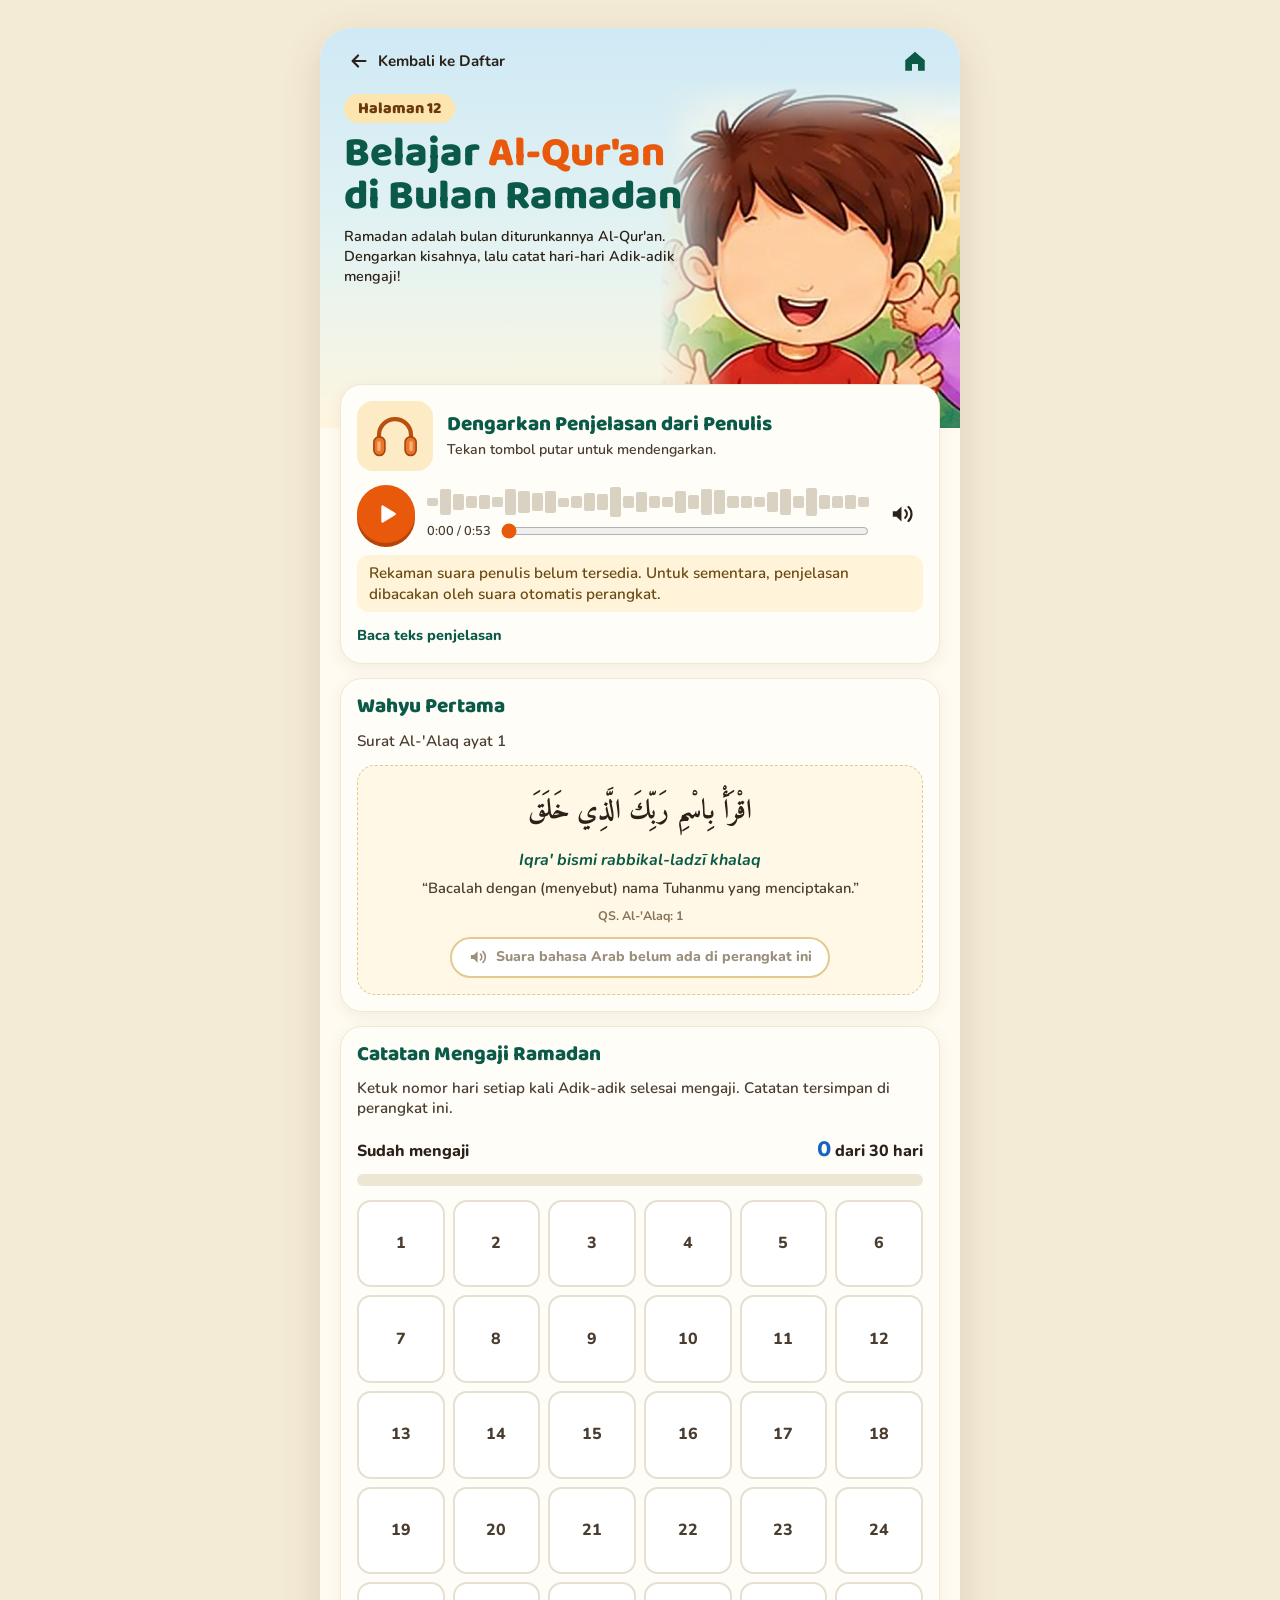
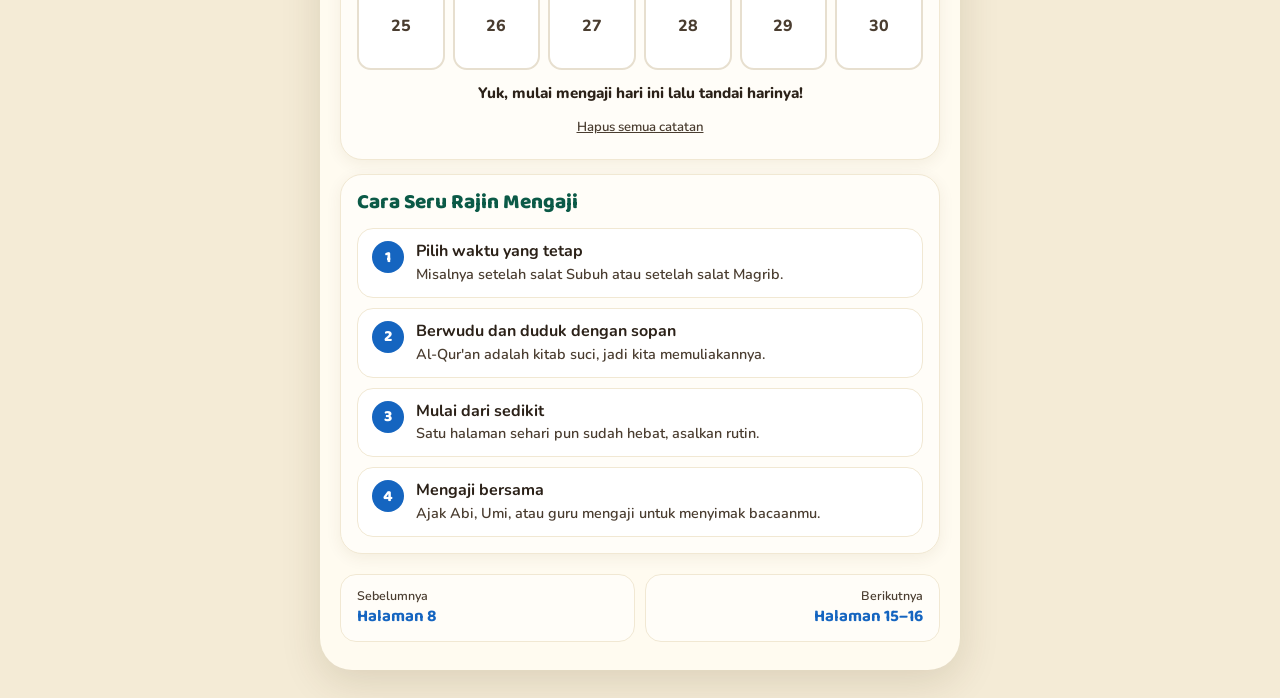
==== halaman-12.html @ 263ec261 "initial commit" ====
<!doctype html>
<html lang="id">
<head>
<meta charset="utf-8">
<meta name="viewport" content="width=device-width, initial-scale=1, viewport-fit=cover">
<title>Halaman 12: Belajar Al-Qur'an di Bulan Ramadan | Bermain Sambil Belajar Berpuasa</title>
<meta name="description" content="Audio edukasi tentang Ramadan sebagai bulan Al-Qur'an, dilengkapi pencatat mengaji 30 hari.">
<meta name="theme-color" content="#CFE9F5">
<link rel="icon" href="data:image/svg+xml,%3Csvg xmlns='http://www.w3.org/2000/svg' viewBox='0 0 24 24'%3E%3Cpath d='M12 1.8l3 6.5 7 .8-5.2 4.8 1.4 7-6.2-3.5-6.2 3.5 1.4-7L1.8 9.1l7-.8z' fill='%23FFC42E' stroke='%23F0A000' stroke-width='1.2' stroke-linejoin='round'/%3E%3C/svg%3E">
<link rel="preconnect" href="https://fonts.googleapis.com">
<link rel="preconnect" href="https://fonts.gstatic.com" crossorigin>
<link href="https://fonts.googleapis.com/css2?family=Amiri:wght@400;700&family=Baloo+2:wght@700;800&family=Nunito:wght@600;700;800&display=swap" rel="stylesheet">
<link rel="stylesheet" href="assets/aktivitas.css">
</head>
<body class="p-blue">

<main class="act">

  <header class="act-hero">
    <nav class="topbar" aria-label="Navigasi">
      <a class="back" href="halaman_utama.html"><svg viewBox="0 0 24 24" aria-hidden="true"><path d="M19 12H6M11 6l-6 6 6 6" fill="none" stroke="currentColor" stroke-width="2.4" stroke-linecap="round" stroke-linejoin="round"/></svg>Kembali ke Daftar</a>
      <a class="home" href="halaman_utama.html" aria-label="Halaman utama"><svg viewBox="0 0 24 24" aria-hidden="true"><path d="M3 11.2 12 3.5l9 7.7V21h-6.2v-6.2H9.2V21H3z" fill="currentColor"/></svg></a>
    </nav>
    <div class="act-hero-text">
      <span class="badge">Halaman 12</span>
      <h1>Belajar <span class="hl">Al-Qur'an</span> di Bulan Ramadan</h1>
      <p>Ramadan adalah bulan diturunkannya Al-Qur'an. Dengarkan kisahnya, lalu catat hari-hari Adik-adik mengaji!</p>
    </div>
    <div class="act-hero-art" data-img="gambar/halaman-12.png" aria-hidden="true"></div>
  </header>

  <div class="stack">

    <section class="card audio-card" data-audio="audio/halaman-12.mp3" aria-labelledby="judul-audio">
      <div class="card-head">
        <span class="card-icon tile-orange" aria-hidden="true">
          <svg viewBox="0 0 64 64">
            <path d="M13 37V31a19 19 0 0 1 38 0v6" fill="none" stroke="#B9500F" stroke-width="5" stroke-linecap="round"/>
            <rect x="7" y="33" width="13" height="22" rx="6.5" fill="#E8772A" stroke="#A9460C" stroke-width="2"/>
            <rect x="44" y="33" width="13" height="22" rx="6.5" fill="#E8772A" stroke="#A9460C" stroke-width="2"/>
            <rect x="11" y="38" width="4" height="12" rx="2" fill="#F7B27A"/>
            <rect x="49" y="38" width="4" height="12" rx="2" fill="#F7B27A"/>
          </svg>
        </span>
        <div>
          <h2 id="judul-audio">Dengarkan Penjelasan dari Penulis</h2>
          <p class="card-sub">Tekan tombol putar untuk mendengarkan.</p>
        </div>
      </div>
      <div class="player" data-player></div>
      <p class="player-note" hidden></p>
      <details class="transcript">
        <summary>Baca teks penjelasan</summary>
        <p class="transcript-text">Adik-adik, tahukah kamu bahwa bulan Ramadan disebut juga bulan Al-Qur'an? Itu karena Al-Qur'an pertama kali diturunkan pada bulan Ramadan, pada malam yang sangat mulia, yaitu Lailatul Qadar. Malaikat Jibril membawa wahyu pertama kepada Nabi Muhammad di Gua Hira. Wahyu pertama itu adalah surat Al-'Alaq ayat satu sampai lima, yang dimulai dengan kata iqra, artinya bacalah. Setiap huruf Al-Qur'an yang kita baca akan diberi pahala oleh Allah. Di bulan Ramadan, Rasulullah dan Malaikat Jibril juga saling membacakan Al-Qur'an. Yuk, kita ikuti! Kita bisa membaca Al-Qur'an sedikit demi sedikit setiap hari, misalnya satu halaman setelah salat. Kalau belum lancar, belajarlah bersama Abi, Umi, atau guru mengaji. Yang penting, rajin dan tidak menyerah!</p>
      </details>
    </section>

    <section class="card" aria-labelledby="judul-wahyu">
      <h2 id="judul-wahyu">Wahyu Pertama</h2>
      <p class="card-sub">Surat Al-'Alaq ayat 1</p>
      <div class="arab-card">
        <p class="arab" id="ayat-iqra" lang="ar">اقْرَأْ بِاسْمِ رَبِّكَ الَّذِي خَلَقَ</p>
        <p class="latin">Iqra' bismi rabbikal-ladzī khalaq</p>
        <p class="arti">“Bacalah dengan (menyebut) nama Tuhanmu yang menciptakan.”</p>
        <p class="source">QS. Al-'Alaq: 1</p>
        <button class="say" type="button" data-say="ayat-iqra" data-lang="ar-SA"><span>Dengarkan</span></button>
      </div>
    </section>

    <section class="card tracker" data-key="bsbp-ngaji-ramadan" data-days="30" aria-labelledby="judul-tracker">
      <h2 id="judul-tracker">Catatan Mengaji Ramadan</h2>
      <p class="card-sub">Ketuk nomor hari setiap kali Adik-adik selesai mengaji. Catatan tersimpan di perangkat ini.</p>
      <div class="track-top">
        <span>Sudah mengaji</span>
        <span><b class="track-count">0</b> dari 30 hari</span>
      </div>
      <div class="meter" aria-hidden="true"><span></span></div>
      <div class="days" role="group" aria-label="Hari-hari di bulan Ramadan"></div>
      <p class="track-msg" aria-live="polite"></p>
      <button class="link-btn track-reset" type="button">Hapus semua catatan</button>
    </section>

    <section class="card" aria-labelledby="judul-tips">
      <h2 id="judul-tips">Cara Seru Rajin Mengaji</h2>
      <ol class="steps">
        <li><div><b>Pilih waktu yang tetap</b><span>Misalnya setelah salat Subuh atau setelah salat Magrib.</span></div></li>
        <li><div><b>Berwudu dan duduk dengan sopan</b><span>Al-Qur'an adalah kitab suci, jadi kita memuliakannya.</span></div></li>
        <li><div><b>Mulai dari sedikit</b><span>Satu halaman sehari pun sudah hebat, asalkan rutin.</span></div></li>
        <li><div><b>Mengaji bersama</b><span>Ajak Abi, Umi, atau guru mengaji untuk menyimak bacaanmu.</span></div></li>
      </ol>
    </section>

  </div>

  <nav class="pager" aria-label="Halaman sebelum dan sesudahnya">
    <a class="prev" href="halaman-8.html"><small>Sebelumnya</small><b>Halaman 8</b></a>
    <a class="next" href="halaman-15-16.html"><small>Berikutnya</small><b>Halaman 15–16</b></a>
  </nav>

</main>

<script src="assets/aktivitas.js"></script>
</body>
</html>
---- assets/aktivitas.css ----
/* Gaya bersama untuk halaman aktivitas (halaman-4 s.d. halaman-22). */
:root {
  --cream: #FFFBF0;
  --card: #FFFDF8;
  --ink: #2B2118;
  --ink-soft: #4A3D30;
  --green-deep: #0B5A47;
  --orange: #E8590C;
  --orange-edge: #B8430A;
  --line: #F1E8D3;
  --display: "Baloo 2", "Trebuchet MS", system-ui, sans-serif;
  --body: "Nunito", "Segoe UI", system-ui, sans-serif;
  --arab: "Amiri", "Traditional Arabic", "Scheherazade New", serif;
}

* { box-sizing: border-box; }

html { -webkit-text-size-adjust: 100%; }

body {
  margin: 0;
  background: var(--cream);
  color: var(--ink);
  font-family: var(--body);
  font-weight: 600;
  line-height: 1.45;
}

button { font: inherit; }

[hidden] { display: none !important; }

.sr-only {
  position: absolute;
  width: 1px;
  height: 1px;
  margin: -1px;
  overflow: hidden;
  clip-path: inset(50%);
  white-space: nowrap;
}

:focus-visible {
  outline: 3px solid var(--accent, var(--green-deep));
  outline-offset: 2px;
}

/* Warna aksen per halaman, sama dengan kartu di halaman utama */
.p-orange { --accent: #D9480F; --tile: #FCEBC4; }
.p-green  { --accent: #0B6B4F; --tile: #D5F1CB; }
.p-blue   { --accent: #1565C0; --tile: #CFE8FB; }
.p-purple { --accent: #6A1FB5; --tile: #E7D8FB; }
.p-pink   { --accent: #D21F4C; --tile: #FCD9DD; }
.p-mint   { --accent: #067A58; --tile: #CDF2DD; }

.act {
  position: relative;
  max-width: 640px;
  min-height: 100vh;
  min-height: 100dvh;
  margin: 0 auto;
  padding-bottom: 28px;
  overflow: hidden;
  background: var(--cream);
}

@media (min-width: 700px) {
  body { background: #F4EBD6; }
  .act {
    min-height: 0;
    margin: 28px auto;
    border-radius: 32px;
    box-shadow: 0 12px 40px rgba(70, 50, 15, 0.14);
  }
}

/* Kepala halaman */
.act-hero {
  position: relative;
  min-height: 340px;
  padding: 12px 16px 64px;
  background: linear-gradient(#CFE9F5, #E4F3F2 55%, #FFF5DF);
}

@media (min-width: 480px) {
  .act-hero { min-height: 400px; padding-inline: 24px; }
}

.topbar {
  position: relative;
  z-index: 2;
  display: flex;
  align-items: center;
  justify-content: space-between;
  margin-bottom: 12px;
}

.back {
  display: inline-flex;
  align-items: center;
  gap: 8px;
  padding: 6px 12px 6px 4px;
  border-radius: 999px;
  color: var(--ink);
  font-size: 0.95rem;
  font-weight: 700;
  text-decoration: none;
}

.home {
  display: grid;
  place-items: center;
  width: 42px;
  height: 42px;
  border-radius: 50%;
  color: var(--green-deep);
}

.back svg { width: 22px; height: 22px; }
.home svg { width: 26px; height: 26px; }
.back:hover, .home:hover { background: rgba(255, 255, 255, 0.65); }

.act-hero-text {
  position: relative;
  z-index: 1;
  max-width: 58%;
}

.badge {
  display: inline-block;
  padding: 3px 14px;
  border-radius: 999px;
  background: #FCE5AE;
  color: #6B3A0A;
  font-family: var(--display);
  font-size: 1rem;
  font-weight: 800;
}

.act-hero h1 {
  margin: 10px 0 8px;
  color: var(--green-deep);
  font-family: var(--display);
  font-size: clamp(1.85rem, 8.2vw, 2.6rem);
  font-weight: 800;
  line-height: 1.02;
}

.hl { color: var(--orange); white-space: nowrap; }

.saw { font-family: var(--arab); font-size: 1.15em; line-height: 1; }

.act-hero p {
  margin: 0;
  font-size: 0.9rem;
  line-height: 1.4;
}

/* Potongan ilustrasi anak dari gambar sampul */
.act-hero-art {
  position: absolute;
  right: 0;
  bottom: 0;
  width: min(52%, 300px);
  aspect-ratio: 330 / 384;
  background: url("hero.webp") 52% 100% / 356% auto no-repeat;
  -webkit-mask-image: linear-gradient(to right, transparent, #000 24%), linear-gradient(transparent, #000 16%);
  -webkit-mask-composite: source-in;
  mask-image: linear-gradient(to right, transparent, #000 24%), linear-gradient(transparent, #000 16%);
  mask-composite: intersect;
}

/* Gambar sendiri dari data-img: ditampilkan utuh, tanpa dipotong */
.act-hero-art.own-img {
  background: var(--own-img) right bottom / contain no-repeat;
  -webkit-mask-image: none;
  mask-image: none;
}

/* Kartu */
.stack {
  position: relative;
  z-index: 2;
  display: grid;
  grid-template-columns: minmax(0, 1fr);
  gap: 14px;
  margin-top: -44px;
  padding: 0 14px;
}

@media (min-width: 480px) { .stack { padding-inline: 20px; } }

.card {
  padding: 16px;
  border: 1px solid var(--line);
  border-radius: 22px;
  background: var(--card);
  box-shadow: 0 4px 16px rgba(80, 60, 20, 0.07);
}

.card-head {
  display: flex;
  align-items: center;
  gap: 14px;
}

.card-icon {
  display: grid;
  flex: none;
  place-items: center;
  width: 76px;
  height: 70px;
  border-radius: 16px;
  background: var(--tile);
}

.card-icon svg { width: 54px; height: 54px; }
.tile-orange { background: #FCEBC4; }
.tile-green  { background: #D5F1CB; }

.card h2 {
  margin: 0;
  color: var(--green-deep);
  font-family: var(--display);
  font-size: 1.3rem;
  font-weight: 800;
  line-height: 1.12;
}

.card-sub {
  margin: 3px 0 0;
  color: var(--ink-soft);
  font-size: 0.88rem;
  line-height: 1.35;
}

.card > p { margin: 12px 0 0; font-size: 0.95rem; }

/* Pemutar audio */
.player {
  display: grid;
  grid-template-columns: auto minmax(0, 1fr) auto;
  align-items: center;
  gap: 12px;
  margin-top: 14px;
}

.play {
  display: grid;
  place-items: center;
  width: 58px;
  height: 58px;
  border: 0;
  border-radius: 50%;
  background: var(--orange);
  box-shadow: 0 4px 0 var(--orange-edge);
  color: #fff;
  cursor: pointer;
}

.play svg { width: 28px; height: 28px; }
.play:active { transform: translateY(2px); box-shadow: 0 2px 0 var(--orange-edge); }
.play:disabled { background: #C9BFAE; box-shadow: none; cursor: not-allowed; }

.wave {
  display: flex;
  align-items: center;
  gap: 2px;
  height: 30px;
}

.wave i {
  flex: 1;
  min-width: 2px;
  border-radius: 2px;
  background: #D9D1C2;
  transition: background-color 150ms;
}

.wave i.on { background: var(--orange); }

.time-row {
  display: flex;
  align-items: center;
  gap: 10px;
  margin-top: 4px;
  color: var(--ink-soft);
  font-size: 0.8rem;
  font-variant-numeric: tabular-nums;
  white-space: nowrap;
}

.seek {
  flex: 1;
  min-width: 0;
  height: 20px;
  margin: 0;
  accent-color: var(--orange);
  cursor: pointer;
}

.mute {
  display: grid;
  place-items: center;
  width: 42px;
  height: 42px;
  border: 0;
  border-radius: 50%;
  background: transparent;
  color: var(--ink);
  cursor: pointer;
}

.mute svg { width: 26px; height: 26px; }
.mute:hover { background: #F4ECDC; }

.player-note {
  margin: 10px 0 0;
  padding: 8px 12px;
  border-radius: 12px;
  background: #FFF4DA;
  color: #6B4A12;
  font-size: 0.8rem;
  line-height: 1.35;
}

.transcript { margin-top: 12px; }

.transcript summary {
  display: inline-flex;
  align-items: center;
  gap: 6px;
  color: var(--green-deep);
  font-size: 0.9rem;
  font-weight: 800;
  cursor: pointer;
}

.transcript-text {
  margin: 8px 0 0;
  padding: 12px 14px;
  border-radius: 14px;
  background: #FBF6EA;
  font-size: 0.92rem;
  line-height: 1.55;
}

/* Kuis */
.quiz { overflow: hidden; padding: 0; }

.quiz-head {
  display: flex;
  align-items: center;
  gap: 12px;
  padding: 14px 16px;
  background: linear-gradient(#DCF1D4, #EBF7E6);
}

.quiz-icon svg { display: block; width: 64px; height: 64px; }
.quiz-head h2 { font-size: 1.45rem; }

@media (max-width: 399px) {
  .quiz-head { gap: 10px; padding-inline: 12px; }
  .quiz-icon svg { width: 50px; height: 50px; }
  .quiz-head h2 { font-size: 1.25rem; }
  .quiz-count { padding-inline: 10px; font-size: 0.82rem; }
}

.quiz-count {
  flex: none;
  margin-left: auto;
  padding: 4px 14px;
  border-radius: 999px;
  background: var(--green-deep);
  color: #fff;
  font-size: 0.9rem;
  font-weight: 800;
  white-space: nowrap;
}

.quiz-body { padding: 16px; }

.q {
  display: flex;
  align-items: flex-start;
  gap: 12px;
}

.q-num {
  display: grid;
  flex: none;
  place-items: center;
  width: 42px;
  height: 42px;
  border-radius: 50%;
  background: var(--green-deep);
  color: #fff;
  font-family: var(--display);
  font-size: 1.3rem;
  font-weight: 800;
}

.q-text {
  margin: 0;
  padding-top: 7px;
  color: var(--ink);
  font-size: 1.06rem;
  font-weight: 800;
  line-height: 1.3;
}

.opts {
  display: grid;
  gap: 10px;
  margin-top: 14px;
}

@media (min-width: 480px) { .opts { padding-left: 54px; } }

.opt {
  display: flex;
  align-items: center;
  gap: 12px;
  width: 100%;
  min-height: 54px;
  padding: 12px 14px;
  border: 2px solid #E7DFCF;
  border-radius: 16px;
  background: #fff;
  color: var(--ink);
  font-weight: 700;
  line-height: 1.3;
  text-align: left;
  cursor: pointer;
  transition: border-color 120ms, background-color 120ms;
}

.opt:hover:not(:disabled) { border-color: #9BCFAE; }
.opt:disabled { cursor: default; }

.opt .dot {
  display: grid;
  flex: none;
  place-items: center;
  width: 26px;
  height: 26px;
  border: 2.5px solid var(--green-deep);
  border-radius: 50%;
}

.opt.is-correct {
  border-color: #7CC48F;
  background: #E3F5DD;
}

.opt.is-correct .dot::after {
  content: "";
  width: 12px;
  height: 12px;
  border-radius: 50%;
  background: var(--green-deep);
}

.opt.is-wrong {
  border-color: #F2B394;
  background: #FFF1E9;
  color: #7A2E0B;
  animation: shake 360ms;
}

.opt.is-wrong .dot { border-color: #C2410C; }

.opt.is-wrong .dot::after {
  content: "\00D7";
  color: #C2410C;
  font-size: 1.2rem;
  font-weight: 800;
  line-height: 1;
}

.opt:disabled:not(.is-correct):not(.is-wrong) { opacity: 0.6; }

@keyframes shake {
  25% { transform: translateX(-5px); }
  50% { transform: translateX(5px); }
  75% { transform: translateX(-3px); }
}

.feedback {
  display: flex;
  align-items: center;
  gap: 12px;
  margin-top: 14px;
  padding: 12px 14px;
  border-radius: 18px;
  background: #E3F5DD;
}

.feedback.bad { background: #FFF1E9; }

.feedback h3 {
  margin: 0;
  color: var(--green-deep);
  font-family: var(--display);
  font-size: 1.3rem;
  font-weight: 800;
  line-height: 1.1;
}

.feedback.bad h3 { color: #B23A0A; }

.feedback p { margin: 2px 0 0; font-size: 0.92rem; line-height: 1.4; }

.mascot {
  flex: none;
  width: 68px;
  height: 68px;
  border-radius: 50%;
  background: #F4E3C8 url("hero.webp") 51% 85% / 470% auto no-repeat;
}

.own-mascot .mascot { background: #F4E3C8 var(--mascot-img) center / cover no-repeat; }

.btn-primary {
  display: flex;
  align-items: center;
  justify-content: center;
  gap: 12px;
  width: 100%;
  min-height: 56px;
  margin-top: 16px;
  padding: 10px 20px;
  border: 0;
  border-radius: 999px;
  background: linear-gradient(#15805F, #0B5A47);
  box-shadow: 0 4px 0 #083F32;
  color: #fff;
  font-size: 1.05rem;
  font-weight: 800;
  text-decoration: none;
  cursor: pointer;
}

.btn-primary svg { width: 24px; height: 24px; }
.btn-primary:active { transform: translateY(2px); box-shadow: 0 2px 0 #083F32; }

.btn-ghost {
  display: flex;
  align-items: center;
  justify-content: center;
  min-height: 50px;
  margin-top: 10px;
  border: 2px solid #CFE3D6;
  border-radius: 999px;
  background: #fff;
  color: var(--green-deep);
  font-weight: 800;
  text-decoration: none;
  cursor: pointer;
}

.dots {
  display: flex;
  justify-content: center;
  gap: 10px;
  margin-top: 18px;
}

.dots span {
  width: 12px;
  height: 12px;
  border-radius: 50%;
  background: #DAD3C4;
}

.dots .done { background: #8CCB9F; }
.dots .on { background: var(--green-deep); }

.result { text-align: center; }

.stars {
  display: flex;
  justify-content: center;
  gap: 6px;
}

.stars svg { width: 54px; height: 54px; }
.stars .off svg { filter: grayscale(1); opacity: 0.3; }

.result h3 {
  margin: 8px 0 4px;
  color: var(--green-deep);
  font-family: var(--display);
  font-size: 1.55rem;
  font-weight: 800;
}

.result p { margin: 0 0 4px; }
.result-best { color: var(--ink-soft); font-size: 0.88rem; }

/* Kartu poin yang bisa dibuka */
.points {
  display: grid;
  gap: 10px;
  margin-top: 14px;
}

.point {
  border: 1px solid var(--line);
  border-radius: 16px;
  background: #fff;
}

.point summary {
  display: flex;
  align-items: center;
  gap: 12px;
  padding: 10px 14px 10px 10px;
  font-weight: 800;
  line-height: 1.25;
  list-style: none;
  cursor: pointer;
}

.point summary::-webkit-details-marker { display: none; }

.point-ico {
  display: grid;
  flex: none;
  place-items: center;
  width: 44px;
  height: 44px;
  border-radius: 12px;
  background: var(--tile);
  font-size: 1.4rem;
}

.point summary::after {
  content: "";
  flex: none;
  width: 10px;
  height: 10px;
  margin-left: auto;
  border-right: 3px solid var(--accent);
  border-bottom: 3px solid var(--accent);
  transform: rotate(45deg) translate(-2px, -2px);
  transition: transform 150ms;
}

.point[open] summary::after { transform: rotate(-135deg) translate(-2px, -2px); }

.point p {
  margin: 0;
  padding: 0 14px 14px 66px;
  color: var(--ink-soft);
  font-size: 0.92rem;
}

/* Ayat dan doa */
.arab-card {
  margin-top: 14px;
  padding: 16px;
  border: 1.5px dashed #E3C98E;
  border-radius: 18px;
  background: #FFF8E7;
  text-align: center;
}

.arab {
  margin: 0;
  color: var(--ink);
  font-family: var(--arab);
  font-size: 1.7rem;
  line-height: 2.15;
  direction: rtl;
}

.latin {
  margin: 8px 0 0;
  color: var(--green-deep);
  font-style: italic;
  font-weight: 700;
}

.arti {
  margin: 6px 0 0;
  color: var(--ink-soft);
  font-size: 0.92rem;
}

.source {
  margin: 8px 0 0;
  color: #8A7458;
  font-size: 0.78rem;
  font-weight: 700;
}

.say {
  display: inline-flex;
  align-items: center;
  gap: 8px;
  margin-top: 12px;
  padding: 8px 16px;
  border: 2px solid #E3C98E;
  border-radius: 999px;
  background: #fff;
  color: var(--ink);
  font-size: 0.88rem;
  font-weight: 800;
  cursor: pointer;
}

.say svg { width: 20px; height: 20px; }
.say.is-playing { border-color: var(--orange); color: var(--orange); }
.say:disabled { color: #9C8F7C; cursor: not-allowed; }

/* Langkah-langkah infografis */
.steps {
  display: grid;
  gap: 10px;
  margin: 14px 0 0;
  padding: 0;
  list-style: none;
  counter-reset: step;
}

.steps li {
  display: flex;
  align-items: flex-start;
  gap: 12px;
  padding: 12px 14px;
  border: 1px solid var(--line);
  border-radius: 16px;
  background: #fff;
}

.steps li::before {
  content: counter(step);
  counter-increment: step;
  display: grid;
  flex: none;
  place-items: center;
  width: 32px;
  height: 32px;
  border-radius: 50%;
  background: var(--accent);
  color: #fff;
  font-family: var(--display);
  font-weight: 800;
}

.steps b { display: block; line-height: 1.3; }
.steps span { display: block; margin-top: 2px; color: var(--ink-soft); font-size: 0.9rem; }

.tiles {
  display: grid;
  grid-template-columns: repeat(3, minmax(0, 1fr));
  gap: 8px;
  margin-top: 14px;
}

.tiles div {
  padding: 12px 8px;
  border-radius: 16px;
  background: var(--tile);
  font-size: 0.82rem;
  font-weight: 700;
  line-height: 1.3;
  text-align: center;
}

.tiles span { display: block; margin-bottom: 4px; font-size: 1.7rem; }

/* Pilihan bersegmen (durasi, tingkat hafalan) */
.seg {
  display: flex;
  flex-wrap: wrap;
  justify-content: center;
  gap: 6px;
  margin-top: 14px;
}

.seg button {
  padding: 8px 14px;
  border: 2px solid var(--tile);
  border-radius: 999px;
  background: #fff;
  color: var(--ink);
  font-size: 0.88rem;
  font-weight: 800;
  cursor: pointer;
}

.seg button[aria-pressed="true"] {
  border-color: var(--accent);
  background: var(--accent);
  color: #fff;
}

.seg button:disabled { opacity: 0.5; cursor: not-allowed; }

/* Pencatat mengaji */
.track-top {
  display: flex;
  align-items: baseline;
  justify-content: space-between;
  gap: 10px;
  margin-top: 14px;
  font-weight: 800;
}

.track-top b { color: var(--accent); font-family: var(--display); font-size: 1.5rem; }

.meter {
  height: 12px;
  margin-top: 6px;
  overflow: hidden;
  border-radius: 999px;
  background: #EEE6D4;
}

.meter span {
  display: block;
  width: 0;
  height: 100%;
  border-radius: inherit;
  background: linear-gradient(90deg, #42A5F5, var(--accent));
  transition: width 300ms;
}

.days {
  display: grid;
  grid-template-columns: repeat(6, minmax(0, 1fr));
  gap: 8px;
  margin-top: 14px;
}

.day {
  display: grid;
  place-items: center;
  aspect-ratio: 1;
  border: 2px solid #E7DFCF;
  border-radius: 14px;
  background: #fff;
  color: var(--ink-soft);
  font-weight: 800;
  cursor: pointer;
}

.day[aria-pressed="true"] {
  border-color: var(--accent);
  background: var(--tile);
  color: var(--accent);
}

.day svg { width: 70%; height: 70%; }

.track-msg {
  margin: 12px 0 0;
  text-align: center;
  font-weight: 800;
}

.link-btn {
  display: block;
  margin: 8px auto 0;
  padding: 6px 10px;
  border: 0;
  background: none;
  color: var(--ink-soft);
  font-size: 0.82rem;
  text-decoration: underline;
  cursor: pointer;
}

/* Pengatur waktu qailulah */
.nap { text-align: center; }

.ring {
  position: relative;
  width: 210px;
  height: 210px;
  margin: 16px auto 0;
}

.ring svg { width: 100%; height: 100%; transform: rotate(-90deg); }
.ring-bg { fill: none; stroke: var(--tile); stroke-width: 14; }

.ring-fg {
  fill: none;
  stroke: var(--accent);
  stroke-width: 14;
  stroke-linecap: round;
  transition: stroke-dashoffset 250ms linear;
}

.ring-time {
  position: absolute;
  inset: 0;
  display: grid;
  place-items: center;
  color: var(--accent);
  font-family: var(--display);
  font-size: 2.6rem;
  font-weight: 800;
  font-variant-numeric: tabular-nums;
}

.nap.is-done .ring-time { animation: pulse 1s ease-in-out 4; }

@keyframes pulse { 50% { transform: scale(1.12); } }

.btn-row {
  display: flex;
  gap: 10px;
  margin-top: 16px;
}

.btn-row .btn-primary { flex: 1; margin-top: 0; }
.btn-row .btn-ghost { margin-top: 0; padding: 0 20px; }

.p-purple .btn-primary { background: linear-gradient(#8240C8, #6A1FB5); box-shadow: 0 4px 0 #4B1385; }

.nap-status {
  min-height: 1.4em;
  margin: 12px 0 0;
  font-weight: 800;
}

.hint {
  margin: 8px 0 0;
  color: var(--ink-soft);
  font-size: 0.8rem;
}

/* Latihan hafalan */
.hafalan .arab-card { background: #F1FAF5; border-color: #A8DCC1; }

.blank {
  padding: 0 0.12em;
  border: 0;
  border-radius: 8px;
  background: #BFE5D0;
  color: transparent;
  font: inherit;
  line-height: inherit;
  cursor: pointer;
}

.blank.shown { background: #FFF0B8; color: inherit; }

.hafal-done {
  display: inline-flex;
  align-items: center;
  gap: 8px;
}

.hafal-done svg { width: 24px; height: 24px; }
.hafal-done[aria-pressed="true"] { background: linear-gradient(#F7B733, #E8920C); box-shadow: 0 4px 0 #B86E06; color: #3B2500; }

/* Navigasi antarhalaman */
.pager {
  display: flex;
  gap: 10px;
  padding: 20px 14px 0;
}

@media (min-width: 480px) { .pager { padding-inline: 20px; } }

.pager a {
  display: flex;
  flex: 1;
  flex-direction: column;
  max-width: 50%;
  padding: 12px 16px;
  border: 1px solid var(--line);
  border-radius: 16px;
  background: var(--card);
  color: var(--ink);
  text-decoration: none;
}

.pager .next { margin-left: auto; text-align: right; }
.pager small { color: var(--ink-soft); font-size: 0.78rem; }
.pager b { color: var(--accent); font-family: var(--display); font-size: 1.05rem; }
.pager a:hover { border-color: var(--accent); }

@media (prefers-reduced-motion: reduce) {
  *, *::before, *::after { animation: none !important; transition: none !important; }
}
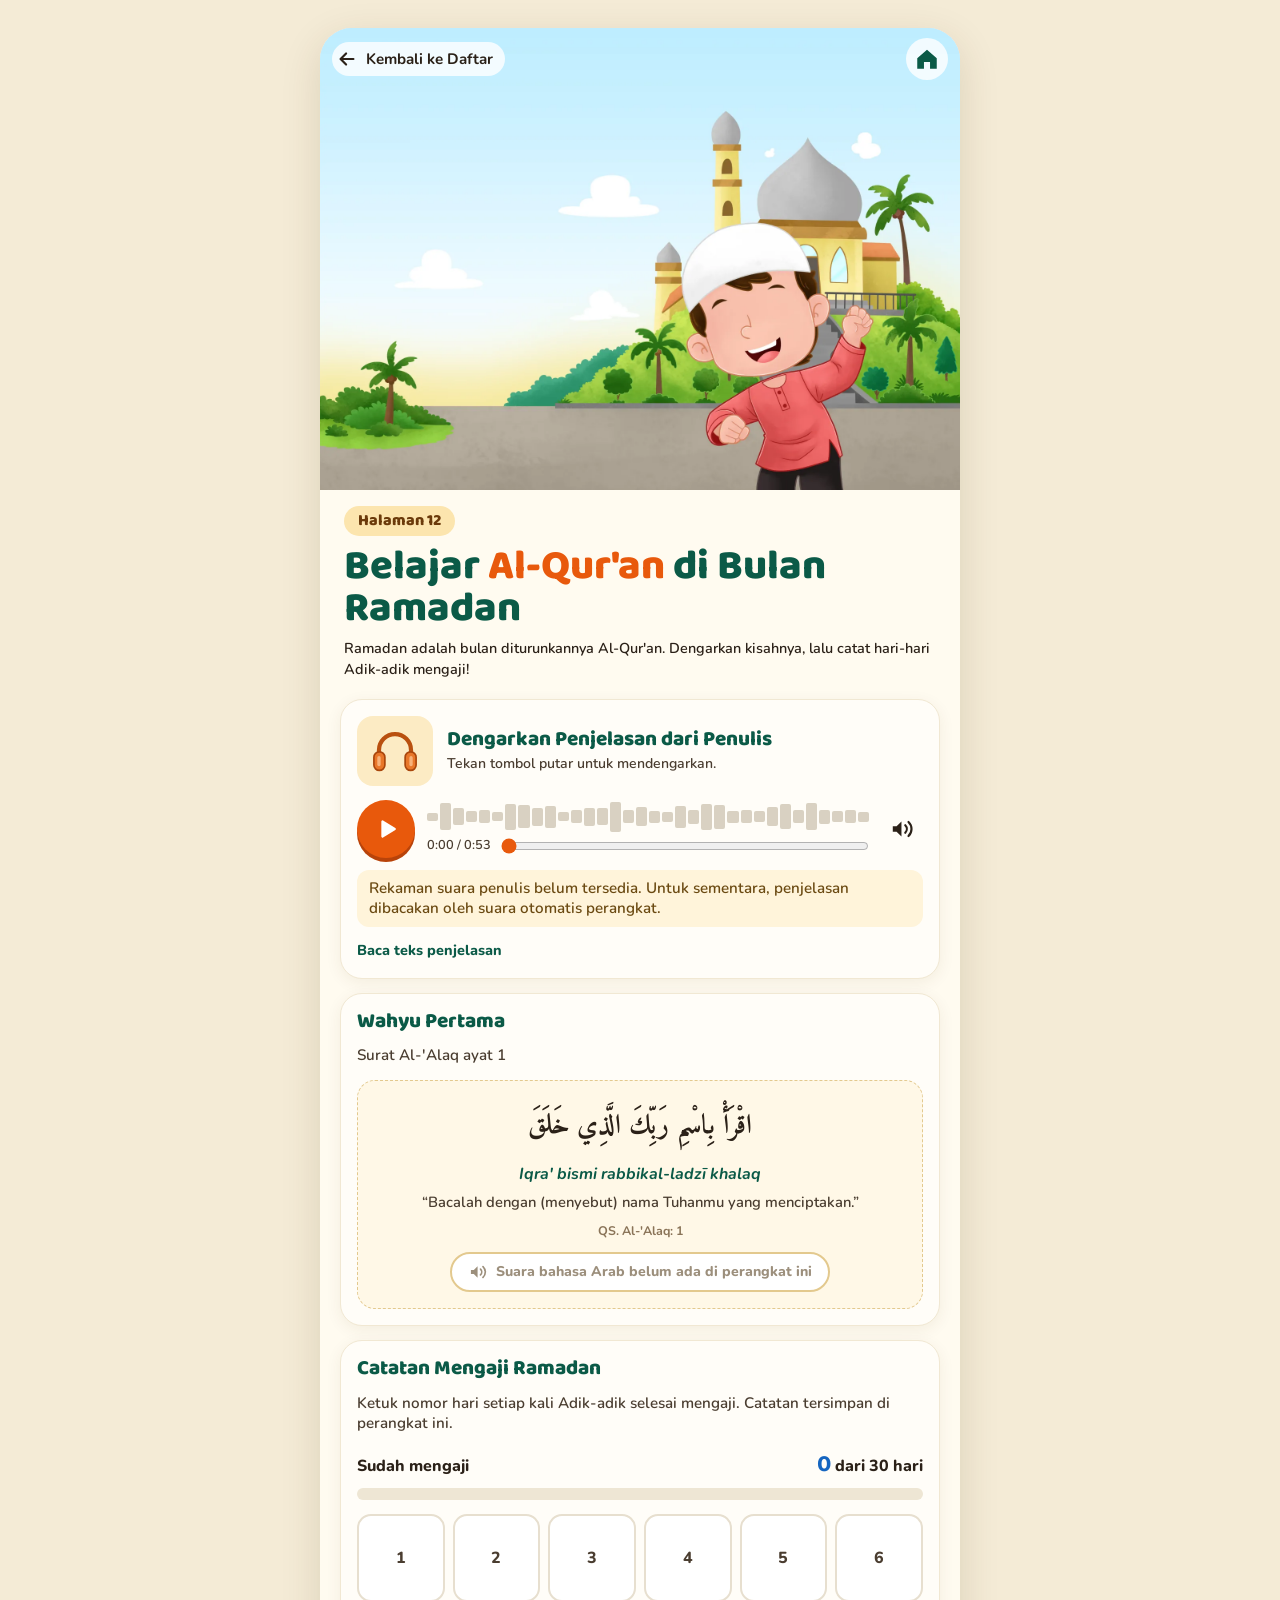
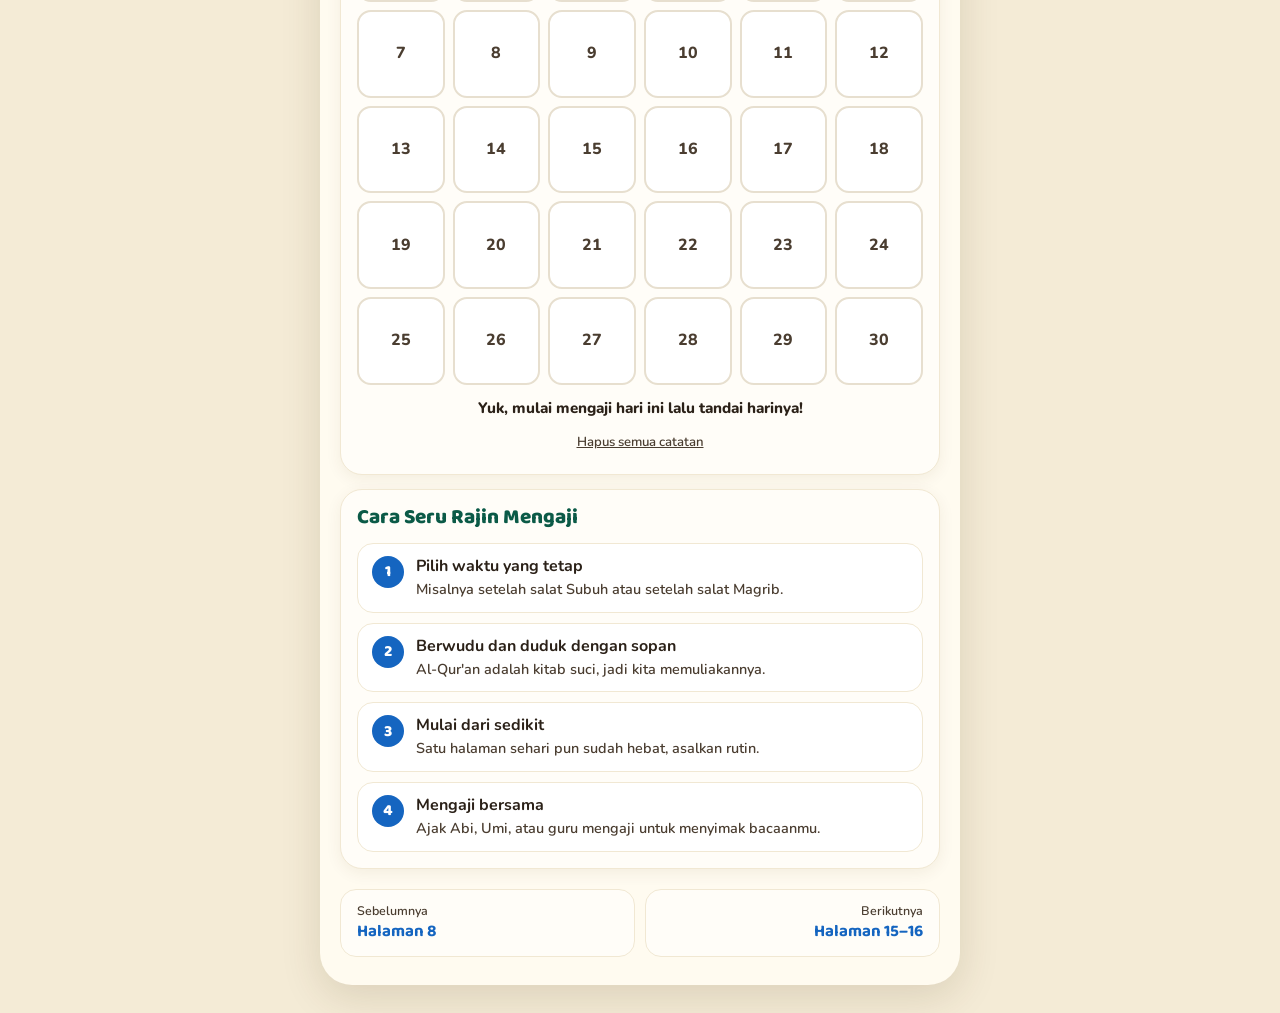
==== commit 20100364: "update ke 7 halaman" ====
--- a/halaman-12.html
+++ b/halaman-12.html
@@ -1,104 +1,251 @@
 <!doctype html>
 <html lang="id">
-<head>
-<meta charset="utf-8">
-<meta name="viewport" content="width=device-width, initial-scale=1, viewport-fit=cover">
-<title>Halaman 12: Belajar Al-Qur'an di Bulan Ramadan | Bermain Sambil Belajar Berpuasa</title>
-<meta name="description" content="Audio edukasi tentang Ramadan sebagai bulan Al-Qur'an, dilengkapi pencatat mengaji 30 hari.">
-<meta name="theme-color" content="#CFE9F5">
-<link rel="icon" href="data:image/svg+xml,%3Csvg xmlns='http://www.w3.org/2000/svg' viewBox='0 0 24 24'%3E%3Cpath d='M12 1.8l3 6.5 7 .8-5.2 4.8 1.4 7-6.2-3.5-6.2 3.5 1.4-7L1.8 9.1l7-.8z' fill='%23FFC42E' stroke='%23F0A000' stroke-width='1.2' stroke-linejoin='round'/%3E%3C/svg%3E">
-<link rel="preconnect" href="https://fonts.googleapis.com">
-<link rel="preconnect" href="https://fonts.gstatic.com" crossorigin>
-<link href="https://fonts.googleapis.com/css2?family=Amiri:wght@400;700&family=Baloo+2:wght@700;800&family=Nunito:wght@600;700;800&display=swap" rel="stylesheet">
-<link rel="stylesheet" href="assets/aktivitas.css">
-</head>
-<body class="p-blue">
-
-<main class="act">
-
-  <header class="act-hero">
-    <nav class="topbar" aria-label="Navigasi">
-      <a class="back" href="halaman_utama.html"><svg viewBox="0 0 24 24" aria-hidden="true"><path d="M19 12H6M11 6l-6 6 6 6" fill="none" stroke="currentColor" stroke-width="2.4" stroke-linecap="round" stroke-linejoin="round"/></svg>Kembali ke Daftar</a>
-      <a class="home" href="halaman_utama.html" aria-label="Halaman utama"><svg viewBox="0 0 24 24" aria-hidden="true"><path d="M3 11.2 12 3.5l9 7.7V21h-6.2v-6.2H9.2V21H3z" fill="currentColor"/></svg></a>
-    </nav>
-    <div class="act-hero-text">
-      <span class="badge">Halaman 12</span>
-      <h1>Belajar <span class="hl">Al-Qur'an</span> di Bulan Ramadan</h1>
-      <p>Ramadan adalah bulan diturunkannya Al-Qur'an. Dengarkan kisahnya, lalu catat hari-hari Adik-adik mengaji!</p>
-    </div>
-    <div class="act-hero-art" data-img="gambar/halaman-12.png" aria-hidden="true"></div>
-  </header>
-
-  <div class="stack">
-
-    <section class="card audio-card" data-audio="audio/halaman-12.mp3" aria-labelledby="judul-audio">
-      <div class="card-head">
-        <span class="card-icon tile-orange" aria-hidden="true">
-          <svg viewBox="0 0 64 64">
-            <path d="M13 37V31a19 19 0 0 1 38 0v6" fill="none" stroke="#B9500F" stroke-width="5" stroke-linecap="round"/>
-            <rect x="7" y="33" width="13" height="22" rx="6.5" fill="#E8772A" stroke="#A9460C" stroke-width="2"/>
-            <rect x="44" y="33" width="13" height="22" rx="6.5" fill="#E8772A" stroke="#A9460C" stroke-width="2"/>
-            <rect x="11" y="38" width="4" height="12" rx="2" fill="#F7B27A"/>
-            <rect x="49" y="38" width="4" height="12" rx="2" fill="#F7B27A"/>
-          </svg>
-        </span>
-        <div>
-          <h2 id="judul-audio">Dengarkan Penjelasan dari Penulis</h2>
-          <p class="card-sub">Tekan tombol putar untuk mendengarkan.</p>
+  <head>
+    <meta charset="utf-8" />
+    <meta
+      name="viewport"
+      content="width=device-width, initial-scale=1, viewport-fit=cover"
+    />
+    <title>
+      Halaman 12: Belajar Al-Qur'an di Bulan Ramadan | Bermain Sambil Belajar
+      Berpuasa
+    </title>
+    <meta
+      name="description"
+      content="Audio edukasi tentang Ramadan sebagai bulan Al-Qur'an, dilengkapi pencatat mengaji 30 hari."
+    />
+    <meta name="theme-color" content="#CFE9F5" />
+    <link
+      rel="icon"
+      href="data:image/svg+xml,%3Csvg xmlns='http://www.w3.org/2000/svg' viewBox='0 0 24 24'%3E%3Cpath d='M12 1.8l3 6.5 7 .8-5.2 4.8 1.4 7-6.2-3.5-6.2 3.5 1.4-7L1.8 9.1l7-.8z' fill='%23FFC42E' stroke='%23F0A000' stroke-width='1.2' stroke-linejoin='round'/%3E%3C/svg%3E"
+    />
+    <link rel="preconnect" href="https://fonts.googleapis.com" />
+    <link rel="preconnect" href="https://fonts.gstatic.com" crossorigin />
+    <link
+      href="https://fonts.googleapis.com/css2?family=Amiri:wght@400;700&family=Baloo+2:wght@700;800&family=Nunito:wght@600;700;800&display=swap"
+      rel="stylesheet"
+    />
+    <link rel="stylesheet" href="assets/aktivitas.css" />
+  </head>
+  <body class="p-blue">
+    <main class="act">
+      <header class="act-hero">
+        <nav class="topbar" aria-label="Navigasi">
+          <a class="back" href="index.html"
+            ><svg viewBox="0 0 24 24" aria-hidden="true">
+              <path
+                d="M19 12H6M11 6l-6 6 6 6"
+                fill="none"
+                stroke="currentColor"
+                stroke-width="2.4"
+                stroke-linecap="round"
+                stroke-linejoin="round"
+              /></svg
+            >Kembali ke Daftar</a
+          >
+          <a class="home" href="index.html" aria-label="Halaman utama"
+            ><svg viewBox="0 0 24 24" aria-hidden="true">
+              <path
+                d="M3 11.2 12 3.5l9 7.7V21h-6.2v-6.2H9.2V21H3z"
+                fill="currentColor"
+              /></svg
+          ></a>
+        </nav>
+        <div class="act-hero-text">
+          <span class="badge">Halaman 12</span>
+          <h1>Belajar <span class="hl">Al-Qur'an</span> di Bulan Ramadan</h1>
+          <p>
+            Ramadan adalah bulan diturunkannya Al-Qur'an. Dengarkan kisahnya,
+            lalu catat hari-hari Adik-adik mengaji!
+          </p>
         </div>
+        <div
+          class="act-hero-art"
+          data-img="gambar/halaman-12.png"
+          aria-hidden="true"
+        ></div>
+      </header>
+
+      <div class="stack">
+        <section
+          class="card audio-card"
+          data-audio="audio/halaman-12.mp3"
+          aria-labelledby="judul-audio"
+        >
+          <div class="card-head">
+            <span class="card-icon tile-orange" aria-hidden="true">
+              <svg viewBox="0 0 64 64">
+                <path
+                  d="M13 37V31a19 19 0 0 1 38 0v6"
+                  fill="none"
+                  stroke="#B9500F"
+                  stroke-width="5"
+                  stroke-linecap="round"
+                />
+                <rect
+                  x="7"
+                  y="33"
+                  width="13"
+                  height="22"
+                  rx="6.5"
+                  fill="#E8772A"
+                  stroke="#A9460C"
+                  stroke-width="2"
+                />
+                <rect
+                  x="44"
+                  y="33"
+                  width="13"
+                  height="22"
+                  rx="6.5"
+                  fill="#E8772A"
+                  stroke="#A9460C"
+                  stroke-width="2"
+                />
+                <rect
+                  x="11"
+                  y="38"
+                  width="4"
+                  height="12"
+                  rx="2"
+                  fill="#F7B27A"
+                />
+                <rect
+                  x="49"
+                  y="38"
+                  width="4"
+                  height="12"
+                  rx="2"
+                  fill="#F7B27A"
+                />
+              </svg>
+            </span>
+            <div>
+              <h2 id="judul-audio">Dengarkan Penjelasan dari Penulis</h2>
+              <p class="card-sub">Tekan tombol putar untuk mendengarkan.</p>
+            </div>
+          </div>
+          <div class="player" data-player></div>
+          <p class="player-note" hidden></p>
+          <details class="transcript">
+            <summary>Baca teks penjelasan</summary>
+            <p class="transcript-text">
+              Adik-adik, tahukah kamu bahwa bulan Ramadan disebut juga bulan
+              Al-Qur'an? Itu karena Al-Qur'an pertama kali diturunkan pada bulan
+              Ramadan, pada malam yang sangat mulia, yaitu Lailatul Qadar.
+              Malaikat Jibril membawa wahyu pertama kepada Nabi Muhammad di Gua
+              Hira. Wahyu pertama itu adalah surat Al-'Alaq ayat satu sampai
+              lima, yang dimulai dengan kata iqra, artinya bacalah. Setiap huruf
+              Al-Qur'an yang kita baca akan diberi pahala oleh Allah. Di bulan
+              Ramadan, Rasulullah dan Malaikat Jibril juga saling membacakan
+              Al-Qur'an. Yuk, kita ikuti! Kita bisa membaca Al-Qur'an sedikit
+              demi sedikit setiap hari, misalnya satu halaman setelah salat.
+              Kalau belum lancar, belajarlah bersama Abi, Umi, atau guru
+              mengaji. Yang penting, rajin dan tidak menyerah!
+            </p>
+          </details>
+        </section>
+
+        <section class="card" aria-labelledby="judul-wahyu">
+          <h2 id="judul-wahyu">Wahyu Pertama</h2>
+          <p class="card-sub">Surat Al-'Alaq ayat 1</p>
+          <div class="arab-card">
+            <p class="arab" id="ayat-iqra" lang="ar">
+              اقْرَأْ بِاسْمِ رَبِّكَ الَّذِي خَلَقَ
+            </p>
+            <p class="latin">Iqra' bismi rabbikal-ladzī khalaq</p>
+            <p class="arti">
+              “Bacalah dengan (menyebut) nama Tuhanmu yang menciptakan.”
+            </p>
+            <p class="source">QS. Al-'Alaq: 1</p>
+            <button
+              class="say"
+              type="button"
+              data-say="ayat-iqra"
+              data-lang="ar-SA"
+            >
+              <span>Dengarkan</span>
+            </button>
+          </div>
+        </section>
+
+        <section
+          class="card tracker"
+          data-key="bsbp-ngaji-ramadan"
+          data-days="30"
+          aria-labelledby="judul-tracker"
+        >
+          <h2 id="judul-tracker">Catatan Mengaji Ramadan</h2>
+          <p class="card-sub">
+            Ketuk nomor hari setiap kali Adik-adik selesai mengaji. Catatan
+            tersimpan di perangkat ini.
+          </p>
+          <div class="track-top">
+            <span>Sudah mengaji</span>
+            <span><b class="track-count">0</b> dari 30 hari</span>
+          </div>
+          <div class="meter" aria-hidden="true"><span></span></div>
+          <div
+            class="days"
+            role="group"
+            aria-label="Hari-hari di bulan Ramadan"
+          ></div>
+          <p class="track-msg" aria-live="polite"></p>
+          <button class="link-btn track-reset" type="button">
+            Hapus semua catatan
+          </button>
+        </section>
+
+        <section class="card" aria-labelledby="judul-tips">
+          <h2 id="judul-tips">Cara Seru Rajin Mengaji</h2>
+          <ol class="steps">
+            <li>
+              <div>
+                <b>Pilih waktu yang tetap</b
+                ><span
+                  >Misalnya setelah salat Subuh atau setelah salat Magrib.</span
+                >
+              </div>
+            </li>
+            <li>
+              <div>
+                <b>Berwudu dan duduk dengan sopan</b
+                ><span
+                  >Al-Qur'an adalah kitab suci, jadi kita memuliakannya.</span
+                >
+              </div>
+            </li>
+            <li>
+              <div>
+                <b>Mulai dari sedikit</b
+                ><span
+                  >Satu halaman sehari pun sudah hebat, asalkan rutin.</span
+                >
+              </div>
+            </li>
+            <li>
+              <div>
+                <b>Mengaji bersama</b
+                ><span
+                  >Ajak Abi, Umi, atau guru mengaji untuk menyimak
+                  bacaanmu.</span
+                >
+              </div>
+            </li>
+          </ol>
+        </section>
       </div>
-      <div class="player" data-player></div>
-      <p class="player-note" hidden></p>
-      <details class="transcript">
-        <summary>Baca teks penjelasan</summary>
-        <p class="transcript-text">Adik-adik, tahukah kamu bahwa bulan Ramadan disebut juga bulan Al-Qur'an? Itu karena Al-Qur'an pertama kali diturunkan pada bulan Ramadan, pada malam yang sangat mulia, yaitu Lailatul Qadar. Malaikat Jibril membawa wahyu pertama kepada Nabi Muhammad di Gua Hira. Wahyu pertama itu adalah surat Al-'Alaq ayat satu sampai lima, yang dimulai dengan kata iqra, artinya bacalah. Setiap huruf Al-Qur'an yang kita baca akan diberi pahala oleh Allah. Di bulan Ramadan, Rasulullah dan Malaikat Jibril juga saling membacakan Al-Qur'an. Yuk, kita ikuti! Kita bisa membaca Al-Qur'an sedikit demi sedikit setiap hari, misalnya satu halaman setelah salat. Kalau belum lancar, belajarlah bersama Abi, Umi, atau guru mengaji. Yang penting, rajin dan tidak menyerah!</p>
-      </details>
-    </section>
-
-    <section class="card" aria-labelledby="judul-wahyu">
-      <h2 id="judul-wahyu">Wahyu Pertama</h2>
-      <p class="card-sub">Surat Al-'Alaq ayat 1</p>
-      <div class="arab-card">
-        <p class="arab" id="ayat-iqra" lang="ar">اقْرَأْ بِاسْمِ رَبِّكَ الَّذِي خَلَقَ</p>
-        <p class="latin">Iqra' bismi rabbikal-ladzī khalaq</p>
-        <p class="arti">“Bacalah dengan (menyebut) nama Tuhanmu yang menciptakan.”</p>
-        <p class="source">QS. Al-'Alaq: 1</p>
-        <button class="say" type="button" data-say="ayat-iqra" data-lang="ar-SA"><span>Dengarkan</span></button>
-      </div>
-    </section>
-
-    <section class="card tracker" data-key="bsbp-ngaji-ramadan" data-days="30" aria-labelledby="judul-tracker">
-      <h2 id="judul-tracker">Catatan Mengaji Ramadan</h2>
-      <p class="card-sub">Ketuk nomor hari setiap kali Adik-adik selesai mengaji. Catatan tersimpan di perangkat ini.</p>
-      <div class="track-top">
-        <span>Sudah mengaji</span>
-        <span><b class="track-count">0</b> dari 30 hari</span>
-      </div>
-      <div class="meter" aria-hidden="true"><span></span></div>
-      <div class="days" role="group" aria-label="Hari-hari di bulan Ramadan"></div>
-      <p class="track-msg" aria-live="polite"></p>
-      <button class="link-btn track-reset" type="button">Hapus semua catatan</button>
-    </section>
-
-    <section class="card" aria-labelledby="judul-tips">
-      <h2 id="judul-tips">Cara Seru Rajin Mengaji</h2>
-      <ol class="steps">
-        <li><div><b>Pilih waktu yang tetap</b><span>Misalnya setelah salat Subuh atau setelah salat Magrib.</span></div></li>
-        <li><div><b>Berwudu dan duduk dengan sopan</b><span>Al-Qur'an adalah kitab suci, jadi kita memuliakannya.</span></div></li>
-        <li><div><b>Mulai dari sedikit</b><span>Satu halaman sehari pun sudah hebat, asalkan rutin.</span></div></li>
-        <li><div><b>Mengaji bersama</b><span>Ajak Abi, Umi, atau guru mengaji untuk menyimak bacaanmu.</span></div></li>
-      </ol>
-    </section>
-
-  </div>
-
-  <nav class="pager" aria-label="Halaman sebelum dan sesudahnya">
-    <a class="prev" href="halaman-8.html"><small>Sebelumnya</small><b>Halaman 8</b></a>
-    <a class="next" href="halaman-15-16.html"><small>Berikutnya</small><b>Halaman 15–16</b></a>
-  </nav>
-
-</main>
-
-<script src="assets/aktivitas.js"></script>
-</body>
+
+      <nav class="pager" aria-label="Halaman sebelum dan sesudahnya">
+        <a class="prev" href="halaman-8.html"
+          ><small>Sebelumnya</small><b>Halaman 8</b></a
+        >
+        <a class="next" href="halaman-15-16.html"
+          ><small>Berikutnya</small><b>Halaman 15–16</b></a
+        >
+      </nav>
+    </main>
+
+    <script src="assets/aktivitas.js"></script>
+  </body>
 </html>
--- a/assets/aktivitas.css
+++ b/assets/aktivitas.css
@@ -75,24 +75,22 @@
 }
 
 /* Kepala halaman */
+/* Gambar pemandangan tampil utuh di atas, judul di bawahnya. */
 .act-hero {
   position: relative;
-  min-height: 340px;
-  padding: 12px 16px 64px;
-  background: linear-gradient(#CFE9F5, #E4F3F2 55%, #FFF5DF);
-}
-
-@media (min-width: 480px) {
-  .act-hero { min-height: 400px; padding-inline: 24px; }
+  display: flex;
+  flex-direction: column;
 }
 
 .topbar {
-  position: relative;
+  position: absolute;
+  top: 10px;
+  left: 12px;
+  right: 12px;
   z-index: 2;
   display: flex;
   align-items: center;
   justify-content: space-between;
-  margin-bottom: 12px;
 }
 
 .back {
@@ -101,6 +99,7 @@
   gap: 8px;
   padding: 6px 12px 6px 4px;
   border-radius: 999px;
+  background: rgba(255, 255, 255, 0.8);
   color: var(--ink);
   font-size: 0.95rem;
   font-weight: 700;
@@ -113,18 +112,19 @@
   width: 42px;
   height: 42px;
   border-radius: 50%;
+  background: rgba(255, 255, 255, 0.8);
   color: var(--green-deep);
 }
 
 .back svg { width: 22px; height: 22px; }
 .home svg { width: 26px; height: 26px; }
-.back:hover, .home:hover { background: rgba(255, 255, 255, 0.65); }
+.back:hover, .home:hover { background: #fff; }
 
 .act-hero-text {
-  position: relative;
-  z-index: 1;
-  max-width: 58%;
-}
+  padding: 16px 18px 4px;
+}
+
+@media (min-width: 480px) { .act-hero-text { padding-inline: 24px; } }
 
 .badge {
   display: inline-block;
@@ -156,26 +156,16 @@
   line-height: 1.4;
 }
 
-/* Potongan ilustrasi anak dari gambar sampul */
+/* Pemandangan bawaan, rasio sama dengan gambarnya sehingga tidak terpotong */
 .act-hero-art {
-  position: absolute;
-  right: 0;
-  bottom: 0;
-  width: min(52%, 300px);
-  aspect-ratio: 330 / 384;
-  background: url("hero.webp") 52% 100% / 356% auto no-repeat;
-  -webkit-mask-image: linear-gradient(to right, transparent, #000 24%), linear-gradient(transparent, #000 16%);
-  -webkit-mask-composite: source-in;
-  mask-image: linear-gradient(to right, transparent, #000 24%), linear-gradient(transparent, #000 16%);
-  mask-composite: intersect;
+  order: -1;
+  width: 100%;
+  aspect-ratio: 1600 / 1156;
+  background: #CFE9F5 url("hero-scene.webp") center / cover no-repeat;
 }
 
 /* Gambar sendiri dari data-img: ditampilkan utuh, tanpa dipotong */
-.act-hero-art.own-img {
-  background: var(--own-img) right bottom / contain no-repeat;
-  -webkit-mask-image: none;
-  mask-image: none;
-}
+.act-hero-art.own-img { background: #CFE9F5 var(--own-img) center / contain no-repeat; }
 
 /* Kartu */
 .stack {
@@ -184,7 +174,7 @@
   display: grid;
   grid-template-columns: minmax(0, 1fr);
   gap: 14px;
-  margin-top: -44px;
+  margin-top: 16px;
   padding: 0 14px;
 }
 
@@ -511,15 +501,22 @@
 
 .feedback p { margin: 2px 0 0; font-size: 0.92rem; line-height: 1.4; }
 
+/* Maskot tampil utuh (tidak dipotong lingkaran) */
 .mascot {
   flex: none;
-  width: 68px;
-  height: 68px;
-  border-radius: 50%;
-  background: #F4E3C8 url("hero.webp") 51% 85% / 470% auto no-repeat;
-}
-
-.own-mascot .mascot { background: #F4E3C8 var(--mascot-img) center / cover no-repeat; }
+  width: 72px;
+  height: 88px;
+  background: url("maskot.webp") center bottom / contain no-repeat;
+}
+
+.own-mascot .mascot { background-image: var(--mascot-img); }
+
+.result .mascot {
+  display: block;
+  width: 110px;
+  height: 135px;
+  margin: 0 auto 2px;
+}
 
 .btn-primary {
   display: flex;
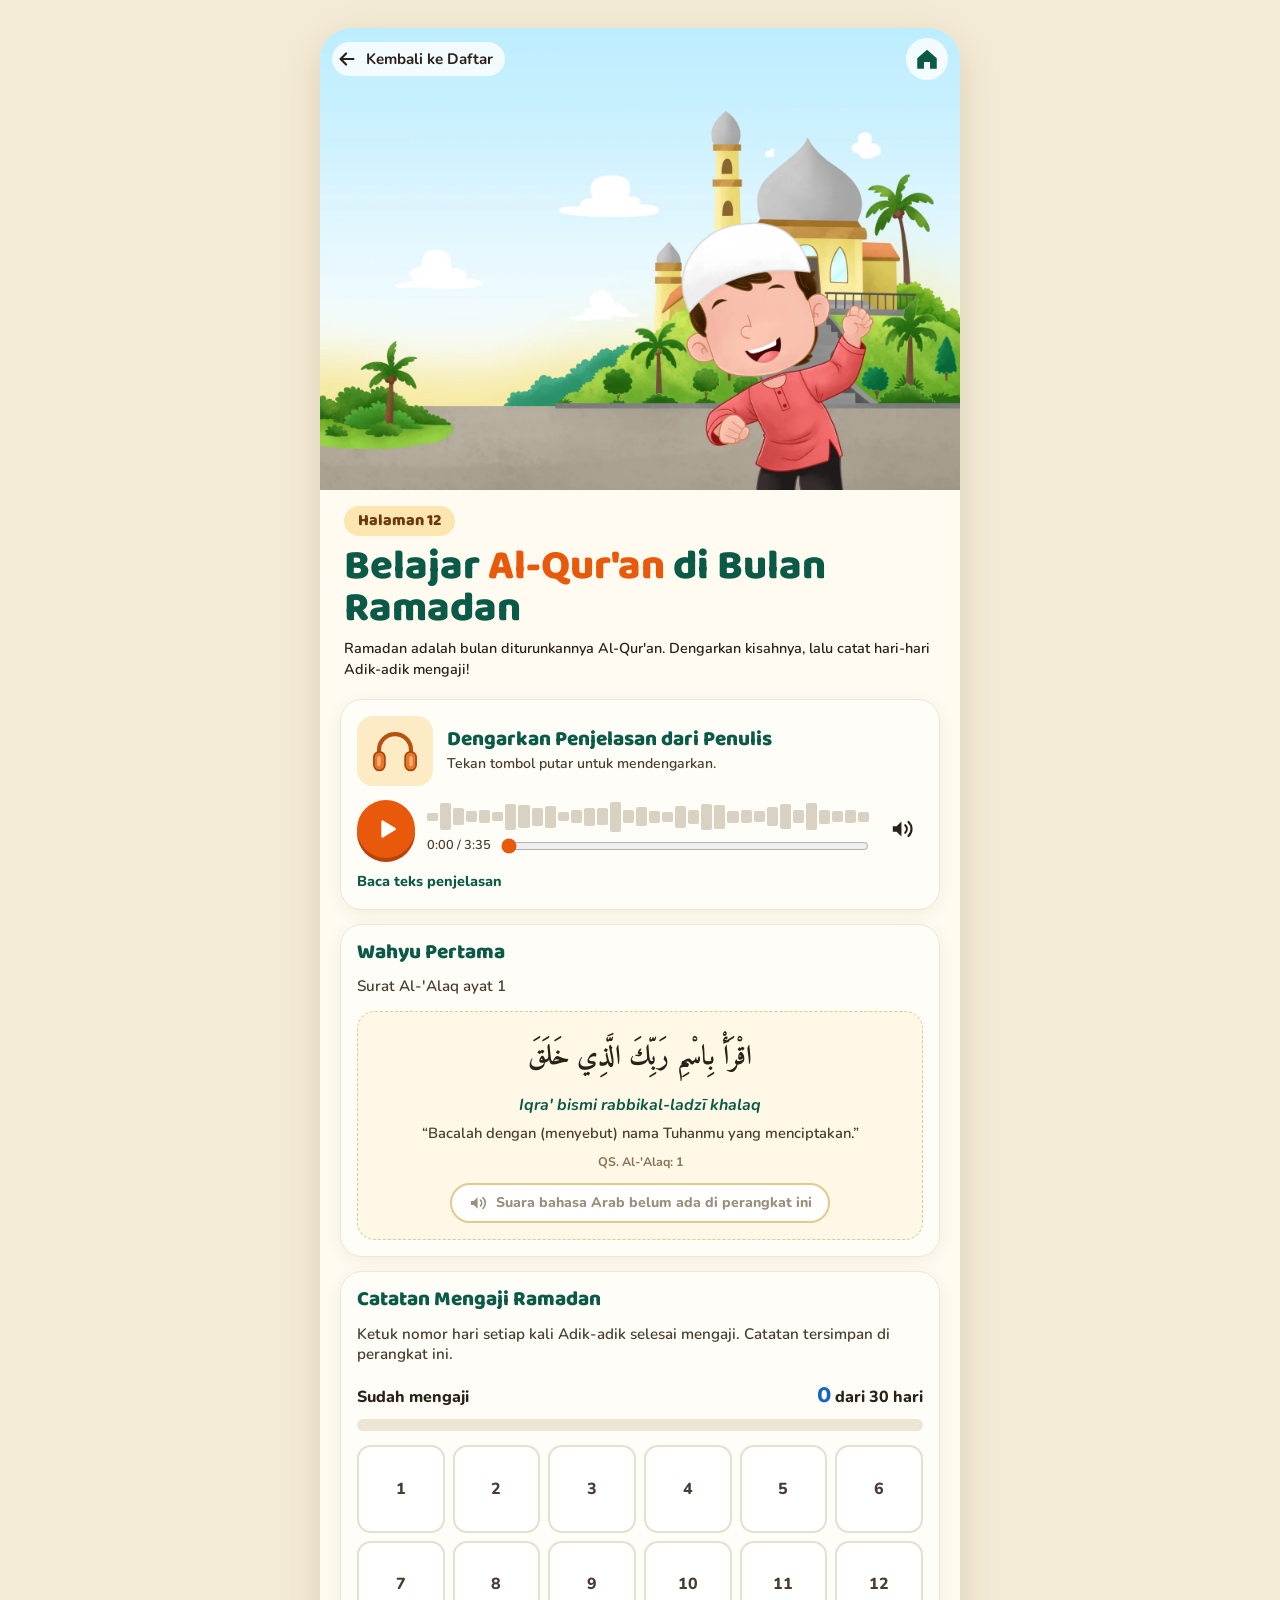
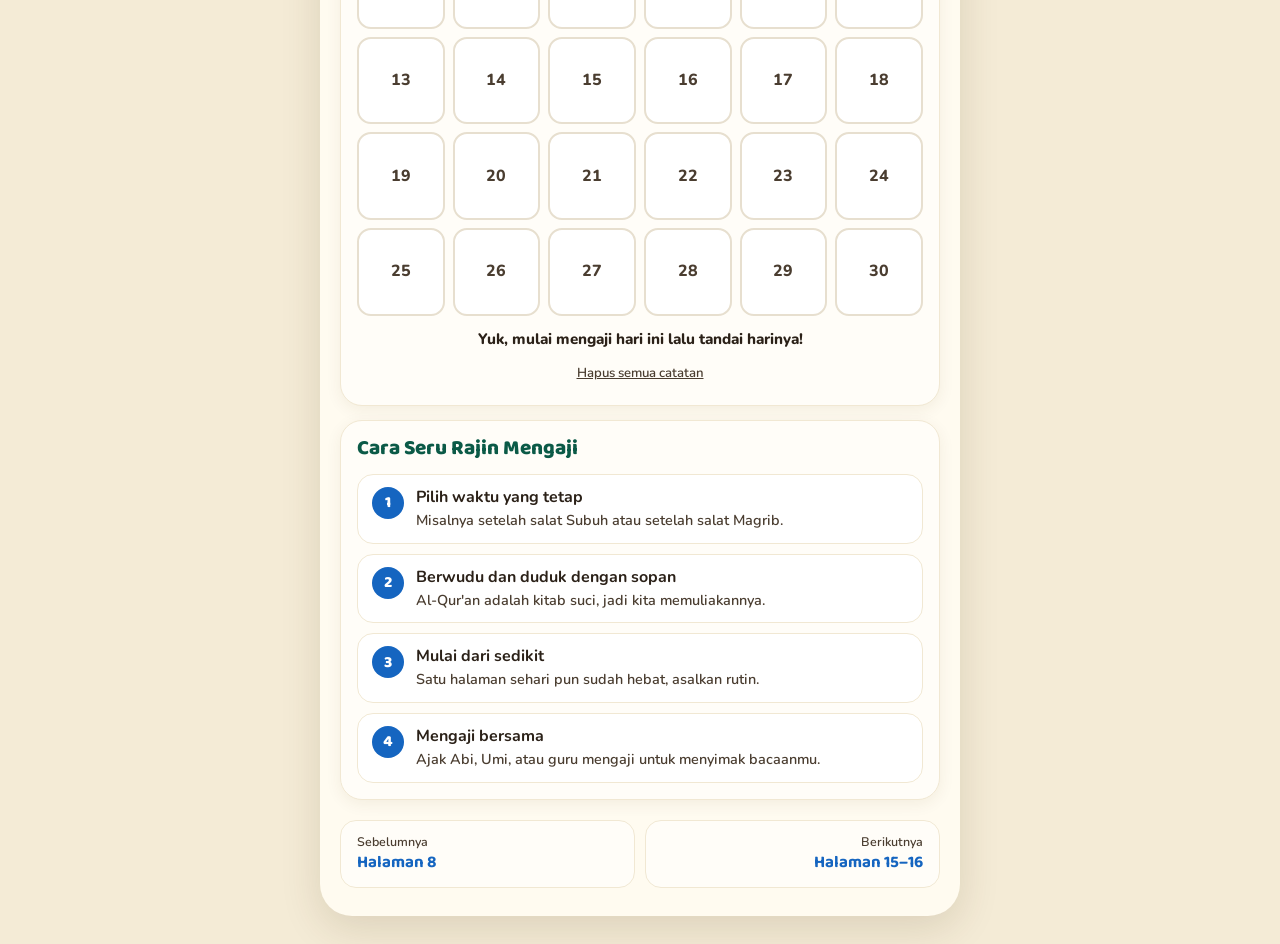
==== commit 519c22c6: "update voice" ====
--- a/halaman-12.html
+++ b/halaman-12.html
@@ -69,7 +69,7 @@
       <div class="stack">
         <section
           class="card audio-card"
-          data-audio="audio/halaman-12.mp3"
+          data-audio="audio/halaman-12.mpeg, audio/halaman-12.mp3"
           aria-labelledby="judul-audio"
         >
           <div class="card-head">
--- a/assets/aktivitas.css
+++ b/assets/aktivitas.css
@@ -148,6 +148,8 @@
 
 .hl { color: var(--orange); white-space: nowrap; }
 
+.nowrap { white-space: nowrap; }
+
 .saw { font-family: var(--arab); font-size: 1.15em; line-height: 1; }
 
 .act-hero p {
@@ -390,9 +392,20 @@
   font-weight: 800;
 }
 
+.q-body { padding-top: 4px; }
+
+.q-topic {
+  margin: 0 0 2px;
+  color: var(--accent);
+  font-size: 0.8rem;
+  font-weight: 800;
+  letter-spacing: 0.02em;
+  text-transform: uppercase;
+}
+
 .q-text {
   margin: 0;
-  padding-top: 7px;
+  padding-top: 3px;
   color: var(--ink);
   font-size: 1.06rem;
   font-weight: 800;
@@ -428,14 +441,20 @@
 .opt:hover:not(:disabled) { border-color: #9BCFAE; }
 .opt:disabled { cursor: default; }
 
+/* Huruf pilihan A, B, C */
 .opt .dot {
   display: grid;
   flex: none;
   place-items: center;
-  width: 26px;
-  height: 26px;
+  width: 30px;
+  height: 30px;
   border: 2.5px solid var(--green-deep);
   border-radius: 50%;
+  color: var(--green-deep);
+  font-family: var(--display);
+  font-size: 1rem;
+  font-weight: 800;
+  line-height: 1;
 }
 
 .opt.is-correct {
@@ -443,13 +462,7 @@
   background: #E3F5DD;
 }
 
-.opt.is-correct .dot::after {
-  content: "";
-  width: 12px;
-  height: 12px;
-  border-radius: 50%;
-  background: var(--green-deep);
-}
+.opt.is-correct .dot { background: var(--green-deep); color: #fff; }
 
 .opt.is-wrong {
   border-color: #F2B394;
@@ -458,15 +471,7 @@
   animation: shake 360ms;
 }
 
-.opt.is-wrong .dot { border-color: #C2410C; }
-
-.opt.is-wrong .dot::after {
-  content: "\00D7";
-  color: #C2410C;
-  font-size: 1.2rem;
-  font-weight: 800;
-  line-height: 1;
-}
+.opt.is-wrong .dot { border-color: #C2410C; background: #C2410C; color: #fff; }
 
 .opt:disabled:not(.is-correct):not(.is-wrong) { opacity: 0.6; }
 
@@ -747,7 +752,7 @@
 }
 
 .steps b { display: block; line-height: 1.3; }
-.steps span { display: block; margin-top: 2px; color: var(--ink-soft); font-size: 0.9rem; }
+.steps b + span { display: block; margin-top: 2px; color: var(--ink-soft); font-size: 0.9rem; }
 
 .tiles {
   display: grid;
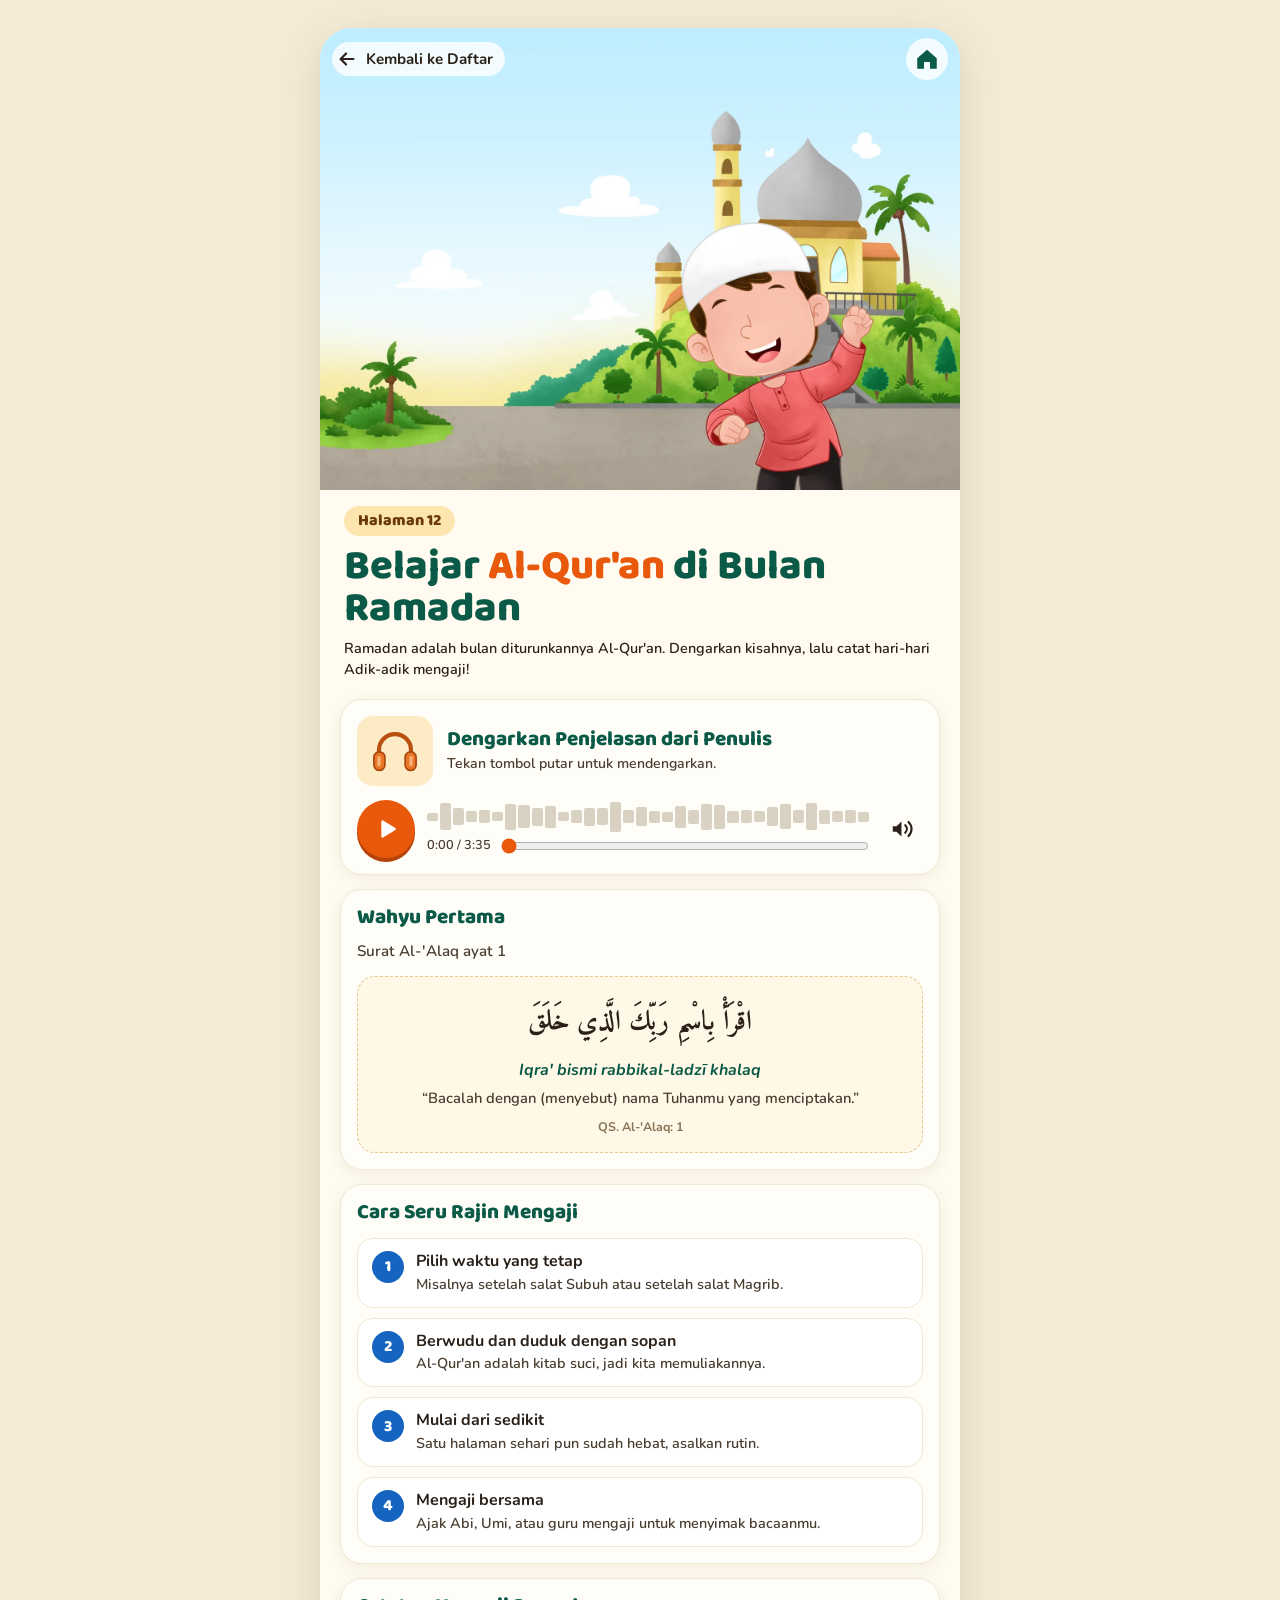
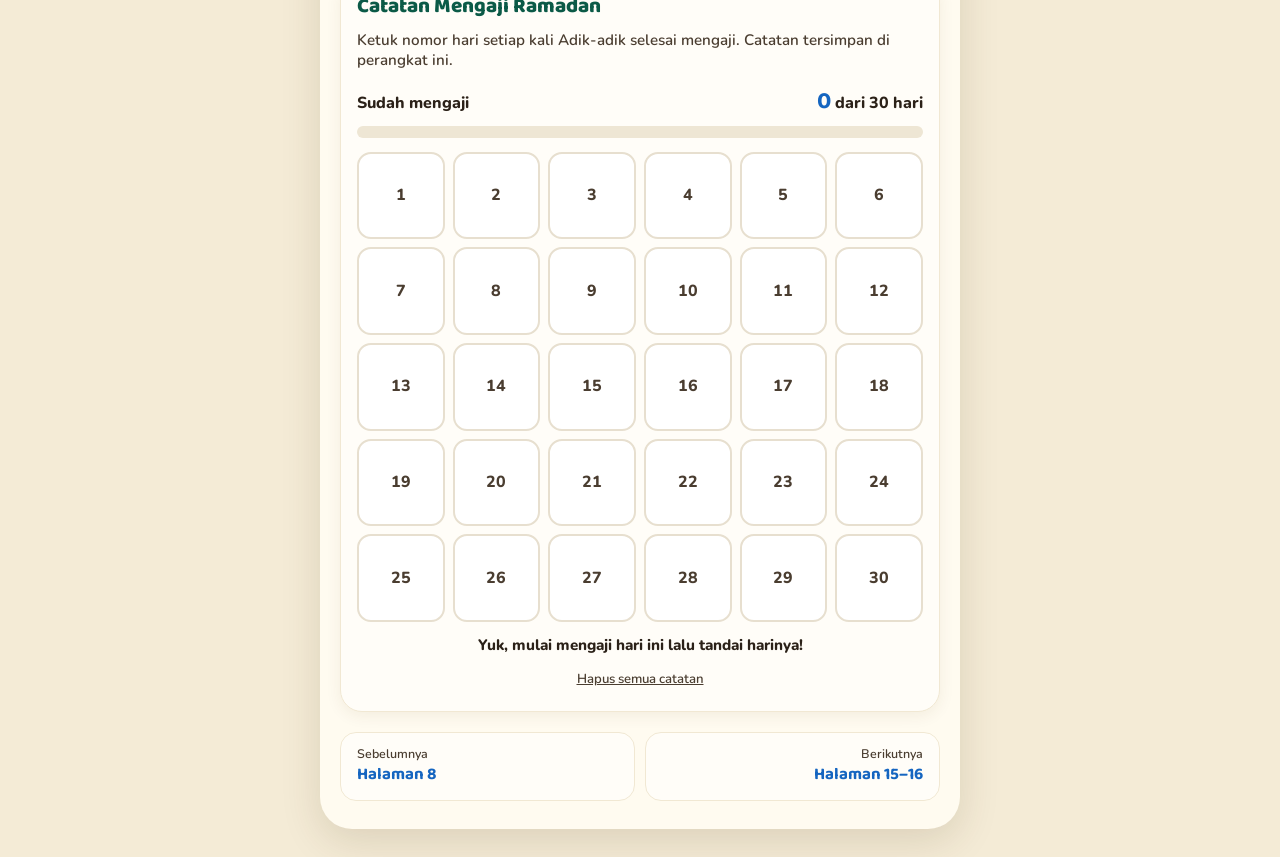
==== commit d08c8d08: "update halaman 4 8 dan 12 sesuai arahan penulis" ====
--- a/halaman-12.html
+++ b/halaman-12.html
@@ -127,23 +127,6 @@
           </div>
           <div class="player" data-player></div>
           <p class="player-note" hidden></p>
-          <details class="transcript">
-            <summary>Baca teks penjelasan</summary>
-            <p class="transcript-text">
-              Adik-adik, tahukah kamu bahwa bulan Ramadan disebut juga bulan
-              Al-Qur'an? Itu karena Al-Qur'an pertama kali diturunkan pada bulan
-              Ramadan, pada malam yang sangat mulia, yaitu Lailatul Qadar.
-              Malaikat Jibril membawa wahyu pertama kepada Nabi Muhammad di Gua
-              Hira. Wahyu pertama itu adalah surat Al-'Alaq ayat satu sampai
-              lima, yang dimulai dengan kata iqra, artinya bacalah. Setiap huruf
-              Al-Qur'an yang kita baca akan diberi pahala oleh Allah. Di bulan
-              Ramadan, Rasulullah dan Malaikat Jibril juga saling membacakan
-              Al-Qur'an. Yuk, kita ikuti! Kita bisa membaca Al-Qur'an sedikit
-              demi sedikit setiap hari, misalnya satu halaman setelah salat.
-              Kalau belum lancar, belajarlah bersama Abi, Umi, atau guru
-              mengaji. Yang penting, rajin dan tidak menyerah!
-            </p>
-          </details>
         </section>
 
         <section class="card" aria-labelledby="judul-wahyu">
@@ -158,15 +141,46 @@
               “Bacalah dengan (menyebut) nama Tuhanmu yang menciptakan.”
             </p>
             <p class="source">QS. Al-'Alaq: 1</p>
-            <button
-              class="say"
-              type="button"
-              data-say="ayat-iqra"
-              data-lang="ar-SA"
-            >
-              <span>Dengarkan</span>
-            </button>
           </div>
+        </section>
+
+        <section class="card" aria-labelledby="judul-tips">
+          <h2 id="judul-tips">Cara Seru Rajin Mengaji</h2>
+          <ol class="steps">
+            <li>
+              <div>
+                <b>Pilih waktu yang tetap</b
+                ><span
+                  >Misalnya setelah salat Subuh atau setelah salat Magrib.</span
+                >
+              </div>
+            </li>
+            <li>
+              <div>
+                <b>Berwudu dan duduk dengan sopan</b
+                ><span
+                  >Al-Qur'an adalah kitab suci, jadi kita memuliakannya.</span
+                >
+              </div>
+            </li>
+            <li>
+              <div>
+                <b>Mulai dari sedikit</b
+                ><span
+                  >Satu halaman sehari pun sudah hebat, asalkan rutin.</span
+                >
+              </div>
+            </li>
+            <li>
+              <div>
+                <b>Mengaji bersama</b
+                ><span
+                  >Ajak Abi, Umi, atau guru mengaji untuk menyimak
+                  bacaanmu.</span
+                >
+              </div>
+            </li>
+          </ol>
         </section>
 
         <section
@@ -195,45 +209,6 @@
             Hapus semua catatan
           </button>
         </section>
-
-        <section class="card" aria-labelledby="judul-tips">
-          <h2 id="judul-tips">Cara Seru Rajin Mengaji</h2>
-          <ol class="steps">
-            <li>
-              <div>
-                <b>Pilih waktu yang tetap</b
-                ><span
-                  >Misalnya setelah salat Subuh atau setelah salat Magrib.</span
-                >
-              </div>
-            </li>
-            <li>
-              <div>
-                <b>Berwudu dan duduk dengan sopan</b
-                ><span
-                  >Al-Qur'an adalah kitab suci, jadi kita memuliakannya.</span
-                >
-              </div>
-            </li>
-            <li>
-              <div>
-                <b>Mulai dari sedikit</b
-                ><span
-                  >Satu halaman sehari pun sudah hebat, asalkan rutin.</span
-                >
-              </div>
-            </li>
-            <li>
-              <div>
-                <b>Mengaji bersama</b
-                ><span
-                  >Ajak Abi, Umi, atau guru mengaji untuk menyimak
-                  bacaanmu.</span
-                >
-              </div>
-            </li>
-          </ol>
-        </section>
       </div>
 
       <nav class="pager" aria-label="Halaman sebelum dan sesudahnya">
